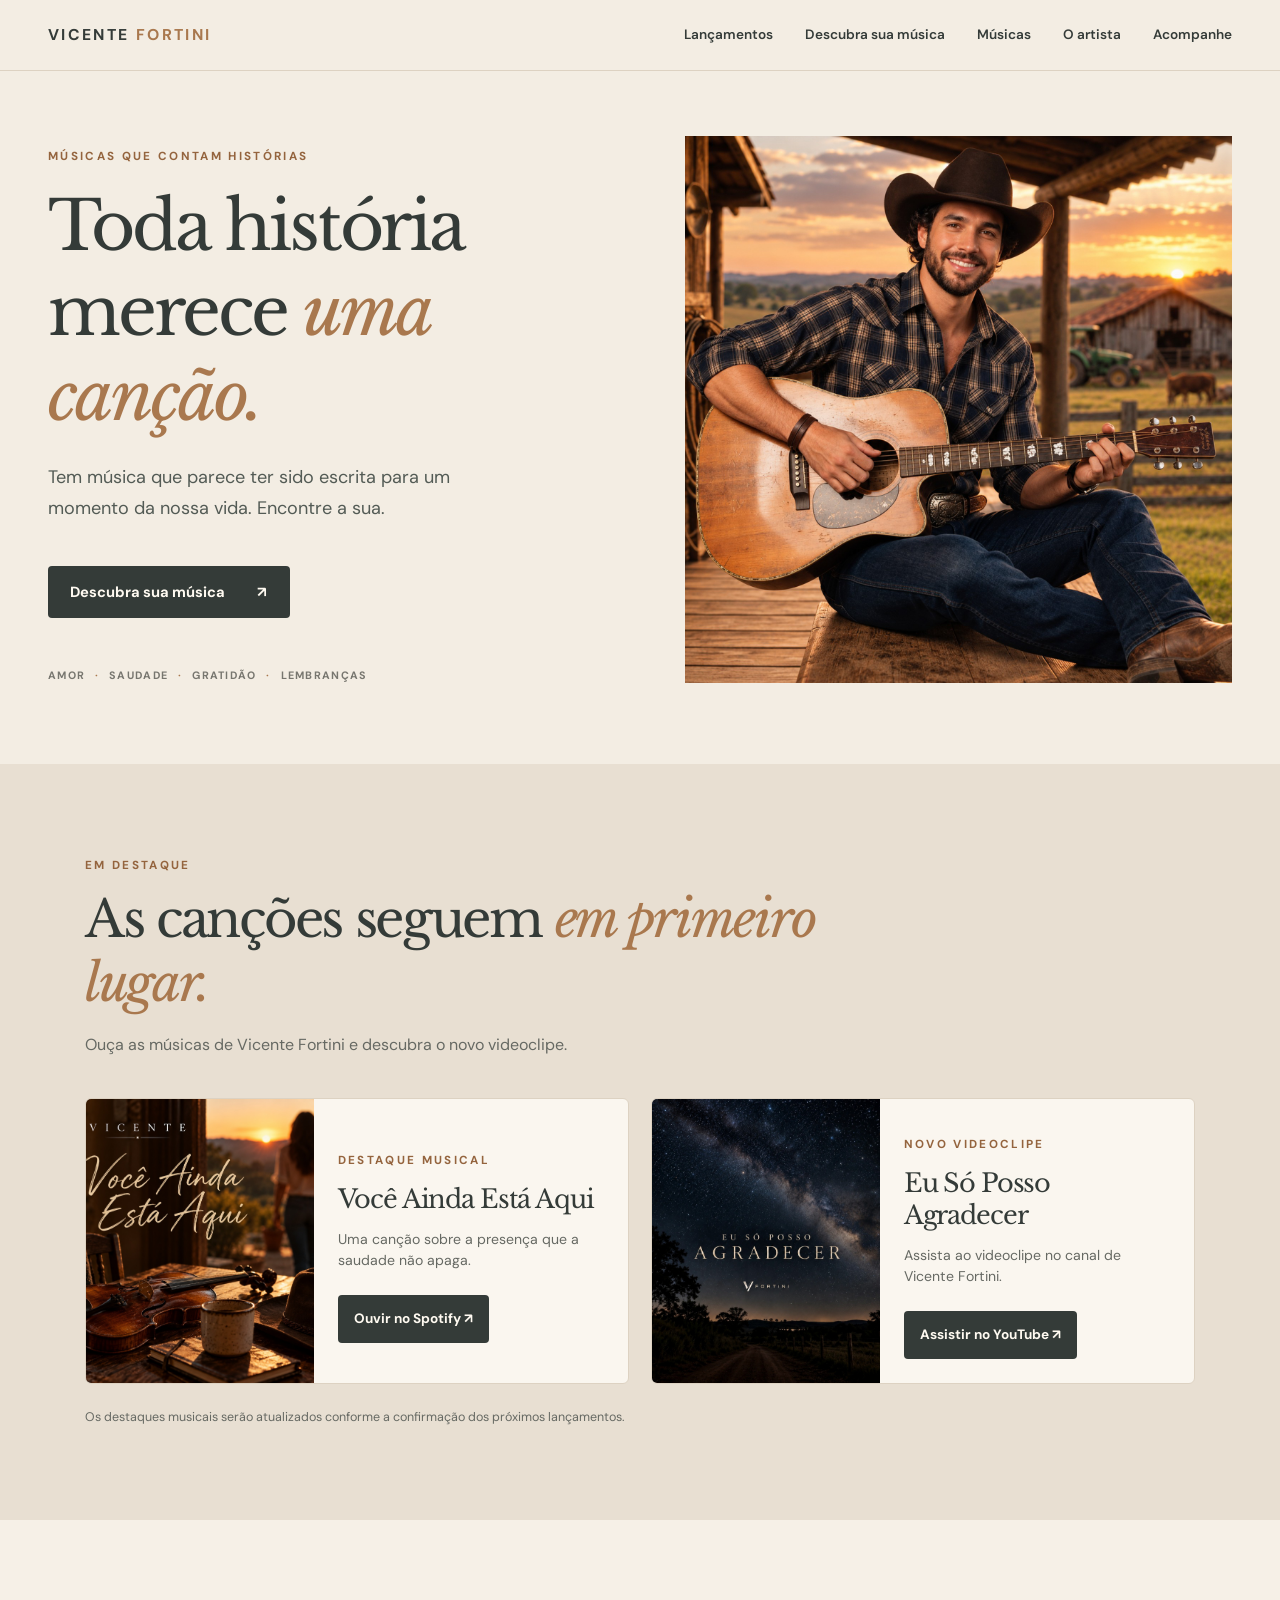
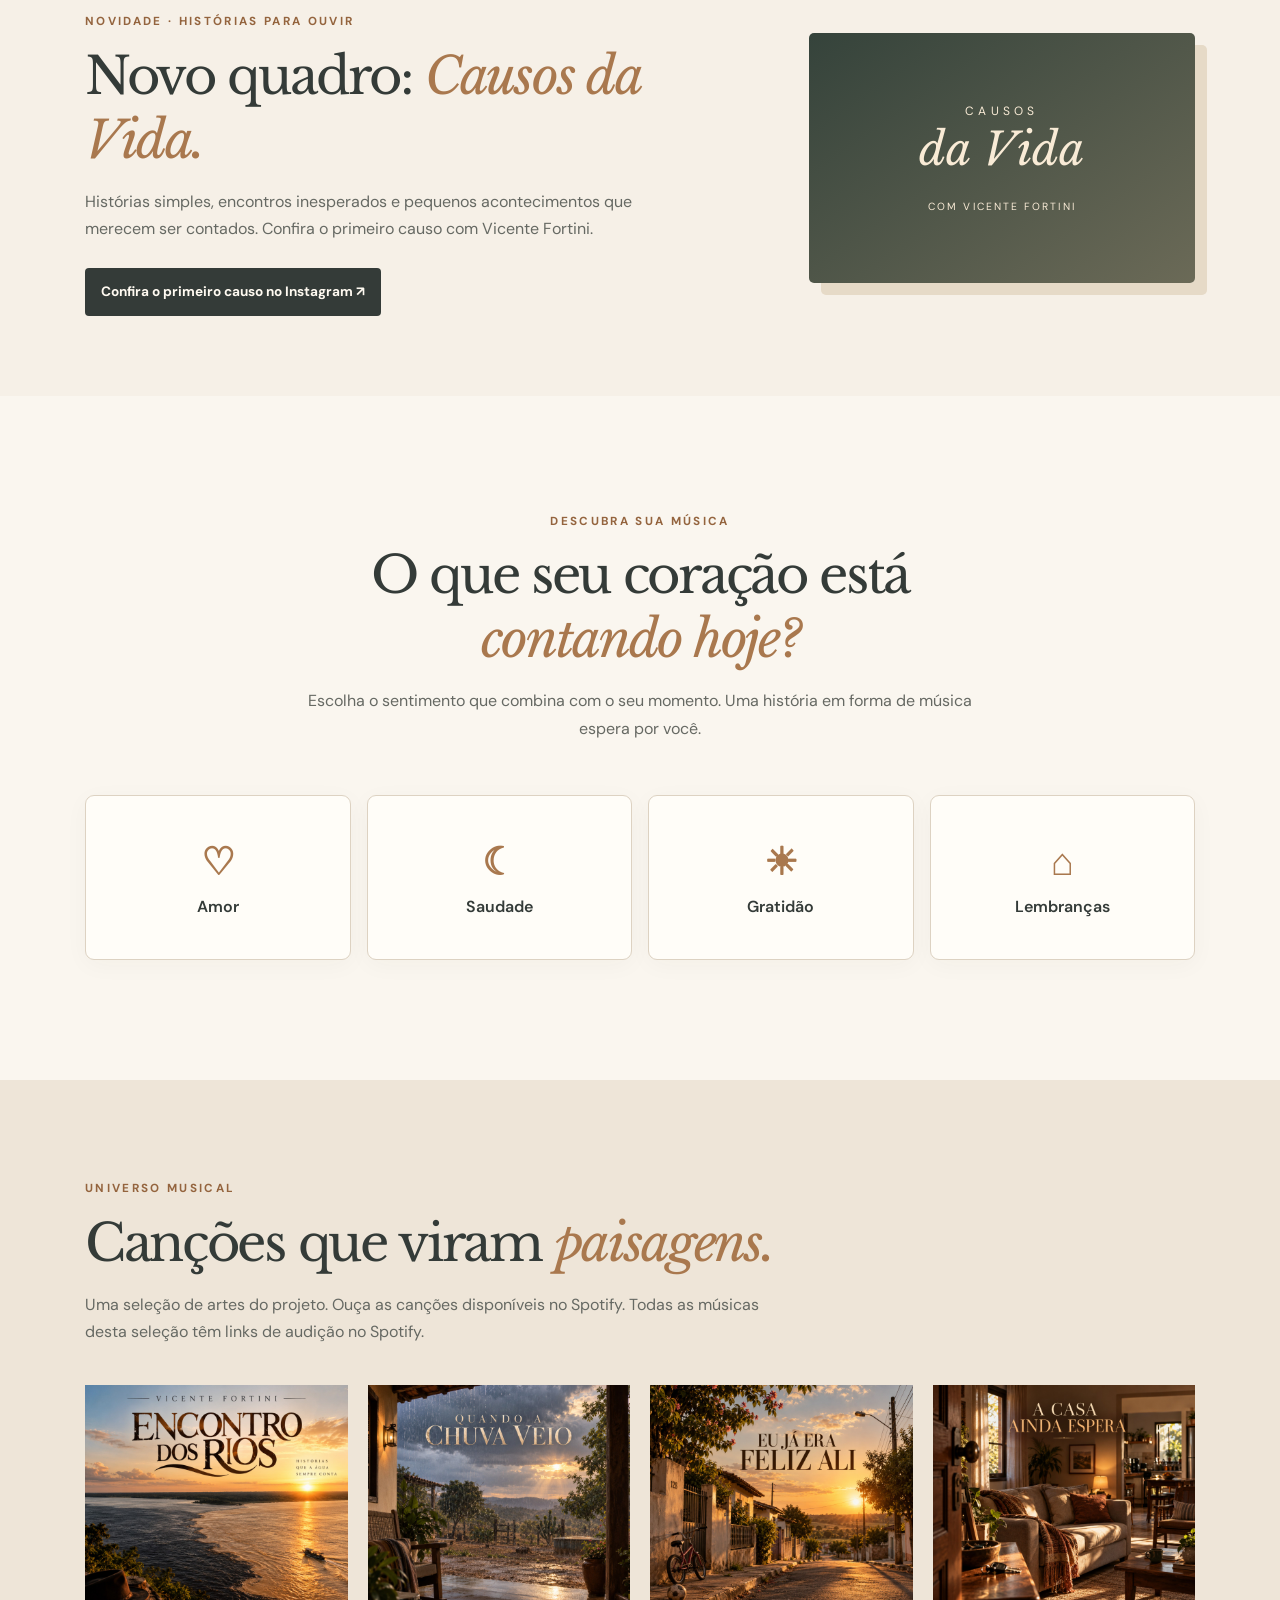
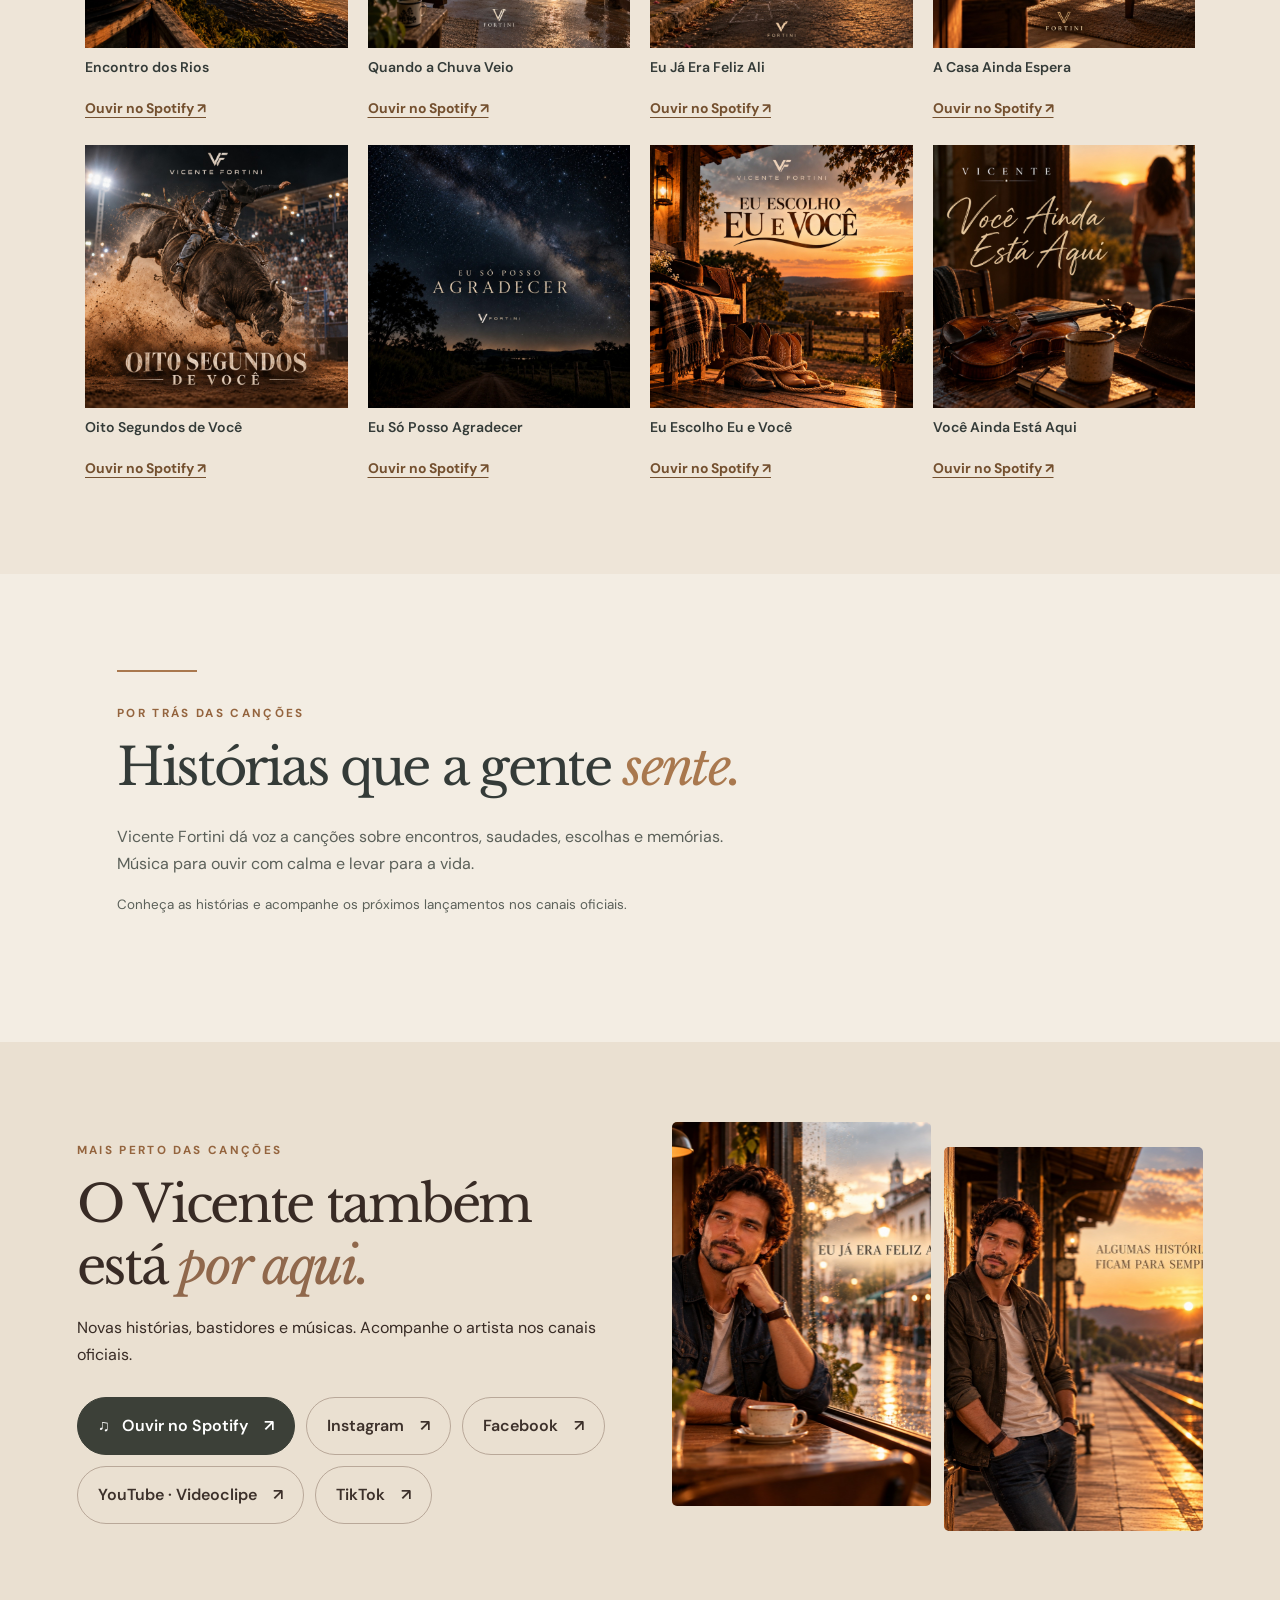
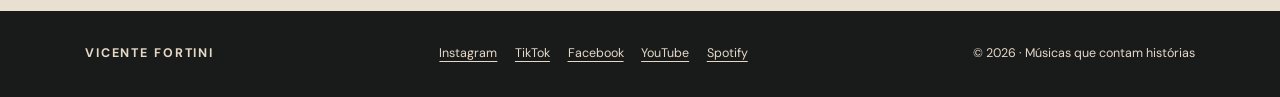
==== previa-v1-8/index.html @ 534cb01a "Add isolated V1.8 visual preview; preserve published homepage" ====
<!doctype html>
<html lang="pt-BR"><head><meta charset="utf-8"><meta name="viewport" content="width=device-width,initial-scale=1"><meta name="theme-color" content="#f3ede3"><meta name="description" content="Conheça Vicente Fortini. Descubra uma canção para o seu momento."><title>Vicente Fortini | Toda história merece uma canção</title><link rel="preconnect" href="https://fonts.googleapis.com"><link rel="preconnect" href="https://fonts.gstatic.com" crossorigin><link href="https://fonts.googleapis.com/css2?family=DM+Sans:wght@400;500;600;700&family=Libre+Baskerville:wght@400;700&display=swap" rel="stylesheet"><style>:root{color-scheme:light;--ivory:#f3ede3;--paper:#faf6ef;--sand:#d7c6af;--copper:#a9784e;--ink:#343b38;--night:#191b1b;--muted:#666963;--line:#ddd2c2}*{box-sizing:border-box}html{scroll-behavior:smooth}body{margin:0;background:var(--ivory);color:var(--ink);font:16px/1.7 'DM Sans',Arial,sans-serif}a{color:inherit}button,a{ -webkit-tap-highlight-color:transparent}button:focus-visible,a:focus-visible{outline:3px solid #a9784e;outline-offset:4px}h1,h2,h3{font-family:'Libre Baskerville',Georgia,serif;letter-spacing:-.045em;font-weight:400;line-height:1.25}h1 em,h2 em{font-style:italic;color:var(--copper)}.top{display:flex;align-items:center;justify-content:space-between;gap:1.5rem;max-width:1320px;margin:auto;padding:1.35rem 3rem;border-bottom:1px solid var(--line)}.brand{text-decoration:none;font-weight:700;font-size:.98rem;letter-spacing:.15em;white-space:nowrap}.brand span{color:var(--copper)}.top nav{display:flex;gap:2rem}.top nav a{text-decoration:none;font-size:.85rem;font-weight:600}.top nav a:hover{color:var(--copper)}.hero{max-width:1320px;margin:auto;min-height:650px;display:grid;grid-template-columns:1fr 0.92fr;gap:4.5%;padding:4rem 3rem 5rem;align-items:center}.eyebrow{font-size:.73rem;letter-spacing:.2em;color:#94643e;font-weight:700}.hero h1{font-size:clamp(3rem,5.3vw,5.7rem);max-width:700px;margin:1.1rem 0 1.5rem}.hero-content>p:not(.eyebrow){max-width:470px;font-size:1.13rem;color:#535b55}.primary,.platform{display:inline-flex;align-items:center;gap:2rem;background:var(--ink);color:#fffaf1;border:0;border-radius:4px;padding:1rem 1.4rem;text-decoration:none;font:700 .92rem 'DM Sans',sans-serif;margin-top:1.5rem;transition:transform .2s,background .2s}.primary:hover,.platform:hover{background:#4d5a51;transform:translateY(-2px)}.hero-detail{font-size:.67rem;letter-spacing:.12em;color:#77766f;margin-top:3rem;font-weight:700}.hero-detail span{color:var(--copper);padding:0 .35rem}.portrait{min-height:525px;border-radius:140px 140px 7px 7px;background:radial-gradient(ellipse at 60% 35%,#cbb395 0,#8d7861 48%,#343b38 100%);display:grid;place-items:center;position:relative;overflow:hidden;box-shadow:18px 20px 0 #e2d7c7}.portrait:after{content:"";position:absolute;inset:15px;border:1px solid #ffffff50;border-radius:128px 128px 3px 3px;pointer-events:none}.portrait-note{color:#fff8ec;text-align:center;display:grid;gap:.6rem;padding:2rem;background:#25272288;border-radius:4px;max-width:250px}.portrait-note strong{font-size:.78rem;letter-spacing:.15em}.portrait-note span:last-child{font-size:.72rem}.photo-mark{font-size:2.5rem}.discover{background:var(--paper);padding:6.5rem max(1.5rem,calc((100% - 1110px)/2));scroll-margin-top:2rem}.section-intro{text-align:center;max-width:680px;margin:auto}.section-intro h2{font-size:clamp(2.3rem,4vw,4rem);margin:.6rem 0 1rem}.section-intro>p:last-child{color:var(--muted)}.choices{display:grid;grid-template-columns:repeat(4,minmax(0,1fr));gap:1rem;margin:3.3rem 0 1rem}.choice{background:#fffdf8;border:1px solid var(--line);border-radius:9px;min-height:165px;color:var(--ink);font:600 1rem 'DM Sans',sans-serif;cursor:pointer;display:flex;flex-direction:column;align-items:center;justify-content:center;gap:.6rem;transition:background .2s,border-color .2s,transform .2s;box-shadow:0 5px 25px #44332109}.choice:hover,.choice:focus-visible,.choice.selected{border-color:var(--copper);background:#f5eadc;transform:translateY(-3px)}.symbol{font-size:2.4rem;color:var(--copper)}.result{display:grid;grid-template-columns:minmax(180px,260px) 1fr;gap:2.4rem;text-align:left;background:#f0e5d5;border:1px solid #e0cdb5;padding:2rem;border-radius:10px;margin-top:2rem}.result[hidden]{display:none}.cover{background:linear-gradient(145deg,#baa286,#6d7166);aspect-ratio:1;display:flex;flex-direction:column;justify-content:center;align-items:center;text-align:center;color:#fff8ef;font-size:.76rem;letter-spacing:.12em;border-radius:5px;padding:1rem}.cover small{letter-spacing:0}.result h3{font-size:clamp(1.8rem,3vw,2.7rem);margin:.35rem 0}.artist{color:#895d3c;font-weight:700}.result-info>p:not(.eyebrow){color:#555b55}.platforms{display:flex;flex-wrap:wrap;gap:.5rem}.platform{margin:0;padding:.7rem 1rem;font-size:.85rem}.availability{font-size:.88rem;color:#6a6257}.secondary{border:1px solid #98826a;border-radius:4px;background:transparent;color:var(--ink);padding:.8rem 1rem;cursor:pointer;margin-top:1.1rem;font:600 .9rem 'DM Sans',sans-serif}.secondary:hover{background:#e9d9c4}.about{max-width:1110px;margin:auto;padding:6rem 2rem 7rem}.about-line{width:80px;height:2px;background:var(--copper);margin-bottom:2rem}.about h2{font-size:clamp(2.3rem,4vw,4rem);max-width:720px;margin:.5rem 0 1.5rem}.about>p:not(.eyebrow){max-width:660px;color:#5b6059}.small{font-size:.84rem}footer{background:var(--night);color:#e6d8c7;padding:2rem max(2rem,calc((100% - 1110px)/2));display:flex;justify-content:space-between;gap:1rem;font-size:.78rem}footer>span:first-child{font-weight:700;letter-spacing:.15em}@media(max-width:800px){.top{padding:1.2rem}.top nav{gap:1rem}.top nav a{font-size:.75rem}.hero{grid-template-columns:1fr;padding:3rem 1.4rem 4rem;gap:3rem;min-height:0}.hero h1{font-size:clamp(2.7rem,10vw,4.4rem)}.portrait{min-height:360px;max-width:560px;width:100%;margin:auto;grid-row:1;border-radius:110px 110px 6px 6px;box-shadow:10px 12px 0 #e2d7c7}.discover{padding:4.5rem 1.2rem}.choices{grid-template-columns:repeat(2,minmax(0,1fr));gap:.75rem;margin-top:2rem}.choice{min-height:135px}.result{grid-template-columns:1fr;padding:1.2rem;gap:1.2rem}.cover{max-width:230px;width:100%;margin:auto}.about{padding:4rem 1.5rem}footer{padding:2rem 1.5rem;flex-direction:column}}@media(max-width:390px){.brand{font-size:.77rem}.top nav a{font-size:.68rem}.top nav{gap:.6rem}.hero-detail{line-height:2}}@media(prefers-reduced-motion:reduce){html{scroll-behavior:auto}*,*:before,*:after{transition:none!important}}

/* V1.2: hero sem moldura; imagem oficial intocada */
.hero{gap:3.5%;align-items:center}.portrait{min-height:0;margin:0;border-radius:0;background:none;box-shadow:none;display:block;overflow:hidden;position:relative}.portrait:after{display:none}.portrait img{display:block;width:100%;height:auto;aspect-ratio:1/1;object-fit:cover;object-position:center;border-radius:0}.gallery{padding:5.5rem max(1.5rem,calc((100% - 1110px)/2));background:#eee5d8}.gallery-heading{max-width:710px}.gallery h2{font-size:clamp(2.2rem,4vw,3.8rem);margin:.6rem 0}.gallery h2 em{color:var(--copper)}.gallery-heading>p:last-child{color:var(--muted)}.album-grid{display:grid;grid-template-columns:repeat(4,minmax(0,1fr));gap:1.25rem;margin-top:2.5rem}.album{margin:0;min-width:0}.album img{width:100%;aspect-ratio:1;object-fit:cover;display:block}.album figcaption{font-weight:600;font-size:.88rem;line-height:1.4;padding:.65rem 0}.top nav{flex-wrap:wrap;justify-content:flex-end}@media(max-width:800px){.hero{padding:0 0 3.5rem;gap:0}.portrait{grid-row:1;width:100%;max-width:none;margin:0;border-radius:0;box-shadow:none}.portrait img{aspect-ratio:1/1;object-fit:cover;object-position:center}.hero-content{padding:2rem 1.4rem 0}.album-grid{grid-template-columns:repeat(2,minmax(0,1fr));gap:1rem}.gallery{padding:4rem 1.2rem}}@media(max-width:390px){.top{align-items:flex-start}.top nav{max-width:170px}.top nav a{line-height:1.4}}

/* V1.3: capa editorial provisória no módulo de descoberta. Não é arte oficial. */
.result .cover{background:linear-gradient(155deg,#4b5048 0%,#303b38 58%,#7c5c43 100%);color:#fff5e5;min-height:250px;aspect-ratio:1;display:flex;flex-direction:column;justify-content:space-between;align-items:center;gap:.5rem;padding:1.2rem;text-align:center;letter-spacing:normal;box-shadow:0 12px 25px #382d2418}
.cover-brand,.cover-footer{font-family:'DM Sans',Arial,sans-serif;font-size:.57rem;letter-spacing:.18em;font-weight:700}
.cover-symbol{font-family:Georgia,serif;font-size:2.5rem;color:#e4c8a4;line-height:1}
.cover-title{font-family:'Libre Baskerville',Georgia,serif;font-size:clamp(1.15rem,2.4vw,1.55rem);font-weight:400;line-height:1.35;letter-spacing:-.02em;overflow-wrap:anywhere}
@media(max-width:800px){.result .cover{min-height:230px}}

.result .cover.has-image{padding:0;background:transparent;overflow:hidden;min-height:0;box-shadow:none}.result .cover.has-image .cover-brand,.result .cover.has-image .cover-symbol,.result .cover.has-image .cover-title,.result .cover.has-image .cover-footer{display:none}.result .cover-image{width:100%;height:100%;aspect-ratio:1;object-fit:cover;display:block}.result .cover-image[hidden]{display:none}

/* V1.5 — canais oficiais e imagens canônicas adicionais */
.follow{padding:5rem clamp(1.3rem,6vw,7rem);display:grid;grid-template-columns:1fr 1fr;gap:clamp(2rem,5vw,5rem);align-items:center;background:#eae0d1;color:#382b25}.follow h2{font-family:'Libre Baskerville',Georgia,serif;font-weight:400;font-size:clamp(2rem,4vw,3.5rem);line-height:1.22;margin:.7rem 0 1rem}.follow h2 em{color:#90684c}.follow-intro>p:not(.eyebrow){line-height:1.7;max-width:37rem}.social-links{display:flex;flex-wrap:wrap;gap:.7rem;margin-top:1.8rem}.social-link{display:inline-flex;align-items:center;justify-content:space-between;gap:1rem;text-decoration:none;color:#3d312b;border:1px solid #b9a899;border-radius:40px;padding:.9rem 1.25rem;font-weight:600;transition:background .2s,color .2s}.social-link:hover,.social-link:focus-visible{background:#3c4038;color:#fff}.social-link.featured{background:#3c4038;color:#fff;border-color:#3c4038}.social-link.featured:hover{background:#56614e}.follow-photos{display:grid;grid-template-columns:1fr 1fr;gap:.8rem}.follow-photos img{width:100%;height:clamp(240px,30vw,420px);object-fit:cover;border-radius:5px}.follow-photos img:nth-child(2){margin-top:1.6rem}.footer-social{display:flex;flex-wrap:wrap;gap:1.1rem}.footer-social a{color:inherit;text-decoration:underline;text-underline-offset:4px}@media(max-width:780px){.follow{grid-template-columns:1fr;padding:3.5rem 1.3rem}.follow-photos img{height:clamp(190px,55vw,340px)}.follow-photos img:nth-child(2){margin-top:1rem}.footer-social{justify-content:center}}

/* Links oficiais individuais das faixas no catálogo */
.album-listen{display:inline-block;margin:0.55rem 0 0.3rem;color:#74502f;font-size:.87rem;font-weight:700;text-underline-offset:4px;}
.album-listen:hover,.album-listen:focus-visible{color:#343b38;text-decoration-thickness:2px;}

/* V1.8 — destaques musicais, videoclipe e Causos da Vida */
.vf-highlights{padding:5rem max(1.5rem,calc((100% - 1110px)/2));background:#e8dfd2;scroll-margin-top:1rem}
.vf-highlights-head{max-width:760px}.vf-highlights h2,.vf-causos h2{font-size:clamp(2.1rem,4vw,3.7rem);margin:.5rem 0 1rem}.vf-highlights h2 em,.vf-causos h2 em{color:var(--copper)}
.vf-highlights-head>p:last-child{color:var(--muted)}.vf-feature-grid{display:grid;grid-template-columns:1fr 1fr;gap:1.4rem;margin-top:2.5rem}.vf-feature{background:var(--paper);border:1px solid var(--line);border-radius:6px;overflow:hidden;display:grid;grid-template-columns:42% 1fr;align-items:center}.vf-feature img{width:100%;height:100%;aspect-ratio:1;object-fit:cover}.vf-feature>div{padding:1.5rem}.vf-feature h3{font-size:clamp(1.25rem,2vw,1.8rem);margin:.35rem 0}.vf-feature p:not(.eyebrow){font-size:.88rem;line-height:1.5;color:var(--muted)}.vf-action{display:inline-block;background:var(--ink);color:#fffaf1;text-decoration:none;border-radius:4px;padding:.8rem 1rem;font-weight:700;font-size:.85rem;margin-top:.6rem}.vf-action:hover{background:#4d5a51}.vf-editorial-note{font-size:.78rem;color:var(--muted);margin-top:1.4rem}
.vf-causos{padding:5rem max(1.5rem,calc((100% - 1110px)/2));display:grid;grid-template-columns:1.4fr .8fr;gap:3rem;align-items:center;background:#f6f0e7}.vf-causos-copy>p:not(.eyebrow){max-width:580px;color:var(--muted)}.vf-causos-art{min-height:250px;background:linear-gradient(145deg,#35433b,#6b6a57);color:#f9ebd6;border-radius:5px;display:flex;flex-direction:column;align-items:center;justify-content:center;text-align:center;padding:2rem;box-shadow:12px 12px 0 #e6dac7}.vf-causos-art span{font-size:.75rem;letter-spacing:.35em}.vf-causos-art strong{font:italic 2.8rem 'Libre Baskerville',Georgia,serif}.vf-causos-art small{font-size:.65rem;letter-spacing:.2em;margin-top:1.3rem}
@media(max-width:950px){.vf-feature-grid{grid-template-columns:1fr}.vf-feature{max-width:650px}.vf-causos{grid-template-columns:1fr}.vf-causos-art{max-width:500px;width:100%}}
@media(max-width:560px){.vf-highlights,.vf-causos{padding:3.5rem 1.2rem}.vf-feature{grid-template-columns:1fr}.vf-feature img{max-height:340px;object-fit:cover}.vf-feature>div{padding:1.25rem}.vf-causos-art{min-height:210px}.top nav{gap:.65rem}}
</style></head>
<body><header class="top"><a class="brand" href="#inicio">VICENTE <span>FORTINI</span></a><nav aria-label="Navegação principal"><a href="#lancamentos">Lançamentos</a><a href="#descobrir">Descubra sua música</a><a href="#musicas">Músicas</a><a href="#sobre">O artista</a><a href="#acompanhe">Acompanhe</a></nav></header>
<main id="inicio"><section class="hero"><div class="hero-content"><p class="eyebrow">MÚSICAS QUE CONTAM HISTÓRIAS</p><h1>Toda história merece <em>uma canção.</em></h1><p>Tem música que parece ter sido escrita para um momento da nossa vida. Encontre a sua.</p><a class="primary" href="#descobrir">Descubra sua música <span aria-hidden="true">↗</span></a><div class="hero-detail">AMOR <span>·</span> SAUDADE <span>·</span> GRATIDÃO <span>·</span> LEMBRANÇAS</div></div><figure class="portrait"><img src="../assets/vicente-varanda.png" alt="Vicente Fortini com violão na varanda ao pôr do sol" fetchpriority="high"></figure></section>
<section id="lancamentos" class="vf-highlights" aria-labelledby="latest-heading"><div class="vf-highlights-head"><p class="eyebrow">EM DESTAQUE</p><h2 id="latest-heading">As canções seguem <em>em primeiro lugar.</em></h2><p>Ouça as músicas de Vicente Fortini e descubra o novo videoclipe.</p></div><div class="vf-feature-grid"><article class="vf-feature vf-feature-song"><img src="../assets/voce-ainda-esta-aqui.jpg" alt="Capa oficial de Você Ainda Está Aqui" loading="lazy"><div><p class="eyebrow">DESTAQUE MUSICAL</p><h3>Você Ainda Está Aqui</h3><p>Uma canção sobre a presença que a saudade não apaga.</p><a class="vf-action" href="https://open.spotify.com/album/1PEyy3UWidIQS2D9TPVMkr" target="_blank" rel="noopener noreferrer">Ouvir no Spotify ↗</a></div></article><article class="vf-feature vf-feature-video"><img src="../assets/eu-so-posso-agradecer.png" alt="Capa oficial de Eu Só Posso Agradecer" loading="lazy"><div><p class="eyebrow">NOVO VIDEOCLIPE</p><h3>Eu Só Posso Agradecer</h3><p>Assista ao videoclipe no canal de Vicente Fortini.</p><a class="vf-action" href="https://youtu.be/VZEPMyNa-7w" target="_blank" rel="noopener noreferrer">Assistir no YouTube ↗</a></div></article></div><p class="vf-editorial-note">Os destaques musicais serão atualizados conforme a confirmação dos próximos lançamentos.</p></section>
<section id="causos" class="vf-causos" aria-labelledby="causos-heading"><div class="vf-causos-copy"><p class="eyebrow">NOVIDADE · HISTÓRIAS PARA OUVIR</p><h2 id="causos-heading">Novo quadro: <em>Causos da Vida.</em></h2><p>Histórias simples, encontros inesperados e pequenos acontecimentos que merecem ser contados. Confira o primeiro causo com Vicente Fortini.</p><a class="vf-action" href="https://www.instagram.com/reel/DfNyB7kRhwr/" target="_blank" rel="noopener noreferrer">Confira o primeiro causo no Instagram ↗</a></div><div class="vf-causos-art" aria-hidden="true"><span>CAUSOS</span><strong>da Vida</strong><small>COM VICENTE FORTINI</small></div></section><section id="descobrir" class="discover"><div class="section-intro"><p class="eyebrow">DESCUBRA SUA MÚSICA</p><h2>O que seu coração está <em>contando hoje?</em></h2><p>Escolha o sentimento que combina com o seu momento. Uma história em forma de música espera por você.</p></div><div id="choices" class="choices" role="group" aria-label="Escolha um sentimento"></div><section id="result" class="result" aria-live="polite" hidden><div class="cover" id="song-cover" role="img" aria-label="Arte da música"><img id="cover-image" class="cover-image" alt="" hidden><span class="cover-brand">VICENTE FORTINI</span><span class="cover-symbol" id="cover-symbol" aria-hidden="true">♫</span><strong class="cover-title" id="cover-title"></strong><span class="cover-footer">MÚSICAS QUE CONTAM HISTÓRIAS</span></div><div class="result-info"><p class="eyebrow">UMA CANÇÃO PARA VOCÊ</p><h3 id="song-title"></h3><p class="artist">Vicente Fortini</p><p id="song-description"></p><div id="platforms" class="platforms"></div><button class="secondary" id="again" type="button">Escolher outro sentimento ↗</button></div></section></section>
<section class="gallery" id="musicas"><div class="gallery-heading"><p class="eyebrow">UNIVERSO MUSICAL</p><h2>Canções que viram <em>paisagens.</em></h2><p>Uma seleção de artes do projeto. Ouça as canções disponíveis no Spotify. Todas as músicas desta seleção têm links de audição no Spotify.</p></div><div class="album-grid"><figure class="album"><img loading="lazy" src="../assets/encontro-dos-rios.png" alt="Arte de Encontro dos Rios"><figcaption>Encontro dos Rios</figcaption><a class="album-listen" href="https://open.spotify.com/track/4WNzt74dCyfjspOTk8MMPf" target="_blank" rel="noopener noreferrer" aria-label="Ouvir Encontro dos Rios no Spotify">Ouvir no Spotify ↗</a></figure><figure class="album"><img loading="lazy" src="../assets/quando-a-chuva-veio.png" alt="Arte de Quando a Chuva Veio"><figcaption>Quando a Chuva Veio</figcaption><a class="album-listen" href="https://open.spotify.com/track/0Rw6k8TmdExk3X9wXA4kL9" target="_blank" rel="noopener noreferrer" aria-label="Ouvir Quando a Chuva Veio no Spotify">Ouvir no Spotify ↗</a></figure><figure class="album"><img loading="lazy" src="../assets/eu-ja-era-feliz-ali.png" alt="Arte de Eu Já Era Feliz Ali"><figcaption>Eu Já Era Feliz Ali</figcaption><a class="album-listen" href="https://open.spotify.com/track/7qTO289lLzlKONx86CRcpb" target="_blank" rel="noopener noreferrer" aria-label="Ouvir Eu Já Era Feliz Ali no Spotify">Ouvir no Spotify ↗</a></figure><figure class="album"><img loading="lazy" src="../assets/a-casa-ainda-espera.png" alt="Arte de A Casa Ainda Espera"><figcaption>A Casa Ainda Espera</figcaption><a class="album-listen" href="https://open.spotify.com/track/0GHNiYo3ZxhXA0k1Xdzi0s" target="_blank" rel="noopener noreferrer" aria-label="Ouvir A Casa Ainda Espera no Spotify">Ouvir no Spotify ↗</a></figure><figure class="album"><img loading="lazy" src="../assets/oito-segundos-de-voce.png" alt="Arte de Oito Segundos de Você"><figcaption>Oito Segundos de Você</figcaption><a class="album-listen" href="https://open.spotify.com/track/2l9ksrBdQY6umQtpsKRdWi" target="_blank" rel="noopener noreferrer" aria-label="Ouvir Oito Segundos de Você no Spotify">Ouvir no Spotify ↗</a></figure><figure class="album"><img loading="lazy" src="../assets/eu-so-posso-agradecer.png" alt="Arte oficial de Eu Só Posso Agradecer"><figcaption>Eu Só Posso Agradecer</figcaption><a class="album-listen" href="https://open.spotify.com/track/6HckewSFwSyvkv4aaJJdDI" target="_blank" rel="noopener noreferrer">Ouvir no Spotify ↗</a></figure><figure class="album"><img loading="lazy" src="../assets/eu-escolho-eu-e-voce.png" alt="Arte oficial de Eu Escolho Eu e Você"><figcaption>Eu Escolho Eu e Você</figcaption><a class="album-listen" href="https://open.spotify.com/track/3Ws6HcMQwMMIK6mI3VmP8f" target="_blank" rel="noopener noreferrer">Ouvir no Spotify ↗</a></figure><figure class="album"><img loading="lazy" src="../assets/voce-ainda-esta-aqui.jpg" alt="Arte oficial de Você Ainda Está Aqui"><figcaption>Você Ainda Está Aqui</figcaption><a class="album-listen" href="https://open.spotify.com/album/1PEyy3UWidIQS2D9TPVMkr" target="_blank" rel="noopener noreferrer">Ouvir no Spotify ↗</a></figure></div></section><section id="sobre" class="about"><div class="about-line"></div><p class="eyebrow">POR TRÁS DAS CANÇÕES</p><h2>Histórias que a gente <em>sente.</em></h2><p>Vicente Fortini dá voz a canções sobre encontros, saudades, escolhas e memórias. Música para ouvir com calma e levar para a vida.</p><p class="small">Conheça as histórias e acompanhe os próximos lançamentos nos canais oficiais.</p></section><section id="acompanhe" class="follow"><div class="follow-intro"><p class="eyebrow">MAIS PERTO DAS CANÇÕES</p><h2>O Vicente também está <em>por aqui.</em></h2><p>Novas histórias, bastidores e músicas. Acompanhe o artista nos canais oficiais.</p><div class="social-links"><a class="social-link featured" href="https://open.spotify.com/artist/6U8F1S6xlXvu2lUOWEYq3s" target="_blank" rel="noopener noreferrer" aria-label="Ouvir Vicente Fortini no Spotify">♫ &nbsp; Ouvir no Spotify <span aria-hidden="true">↗</span></a><a class="social-link" href="https://www.instagram.com/vicentefortini/" target="_blank" rel="noopener noreferrer">Instagram <span aria-hidden="true">↗</span></a><a class="social-link" href="https://www.facebook.com/share/14wc5f18XCr/" target="_blank" rel="noopener noreferrer">Facebook <span aria-hidden="true">↗</span></a><a class="social-link" href="https://youtu.be/VZEPMyNa-7w" target="_blank" rel="noopener noreferrer">YouTube · Videoclipe <span aria-hidden="true">↗</span></a><a class="social-link" href="https://www.tiktok.com/@vicentefortini" target="_blank" rel="noopener noreferrer">TikTok <span aria-hidden="true">↗</span></a></div></div><div class="follow-photos"><img loading="lazy" src="../assets/vicente-cafe.png" alt="Vicente Fortini em uma cafeteria iluminada pelo pôr do sol"><img loading="lazy" src="../assets/vicente-estacao.png" alt="Vicente Fortini em uma estação ao entardecer"></div></section></main><footer><span>VICENTE FORTINI</span><div class="footer-social"><a href="https://www.instagram.com/vicentefortini/" target="_blank" rel="noopener noreferrer">Instagram</a><a href="https://www.tiktok.com/@vicentefortini" target="_blank" rel="noopener noreferrer">TikTok</a><a href="https://www.facebook.com/share/14wc5f18XCr/" target="_blank" rel="noopener noreferrer">Facebook</a><a href="https://youtu.be/VZEPMyNa-7w" target="_blank" rel="noopener noreferrer">YouTube</a><a href="https://open.spotify.com/artist/6U8F1S6xlXvu2lUOWEYq3s" target="_blank" rel="noopener noreferrer">Spotify</a></div><span>© <span id="year"></span> · Músicas que contam histórias</span></footer><script src="../songs.js"></script><script src="../app.js"></script></body></html>
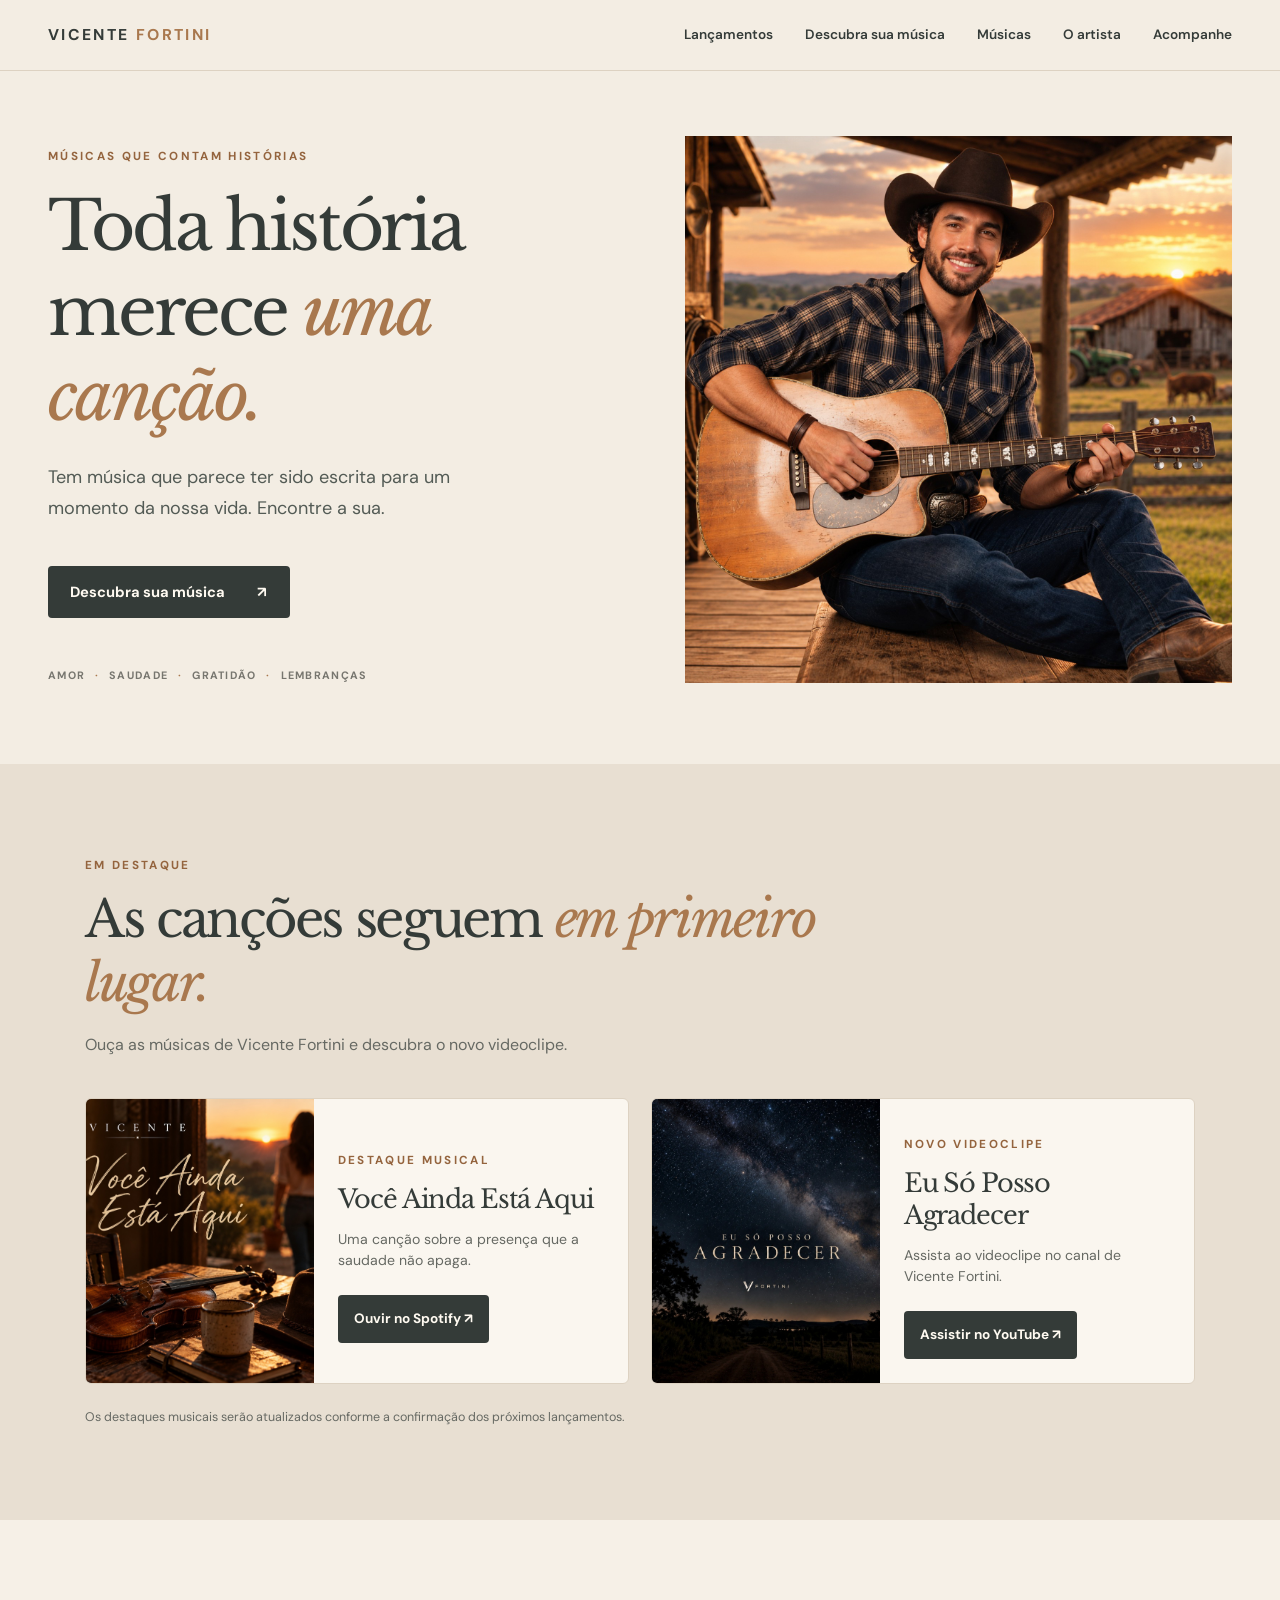
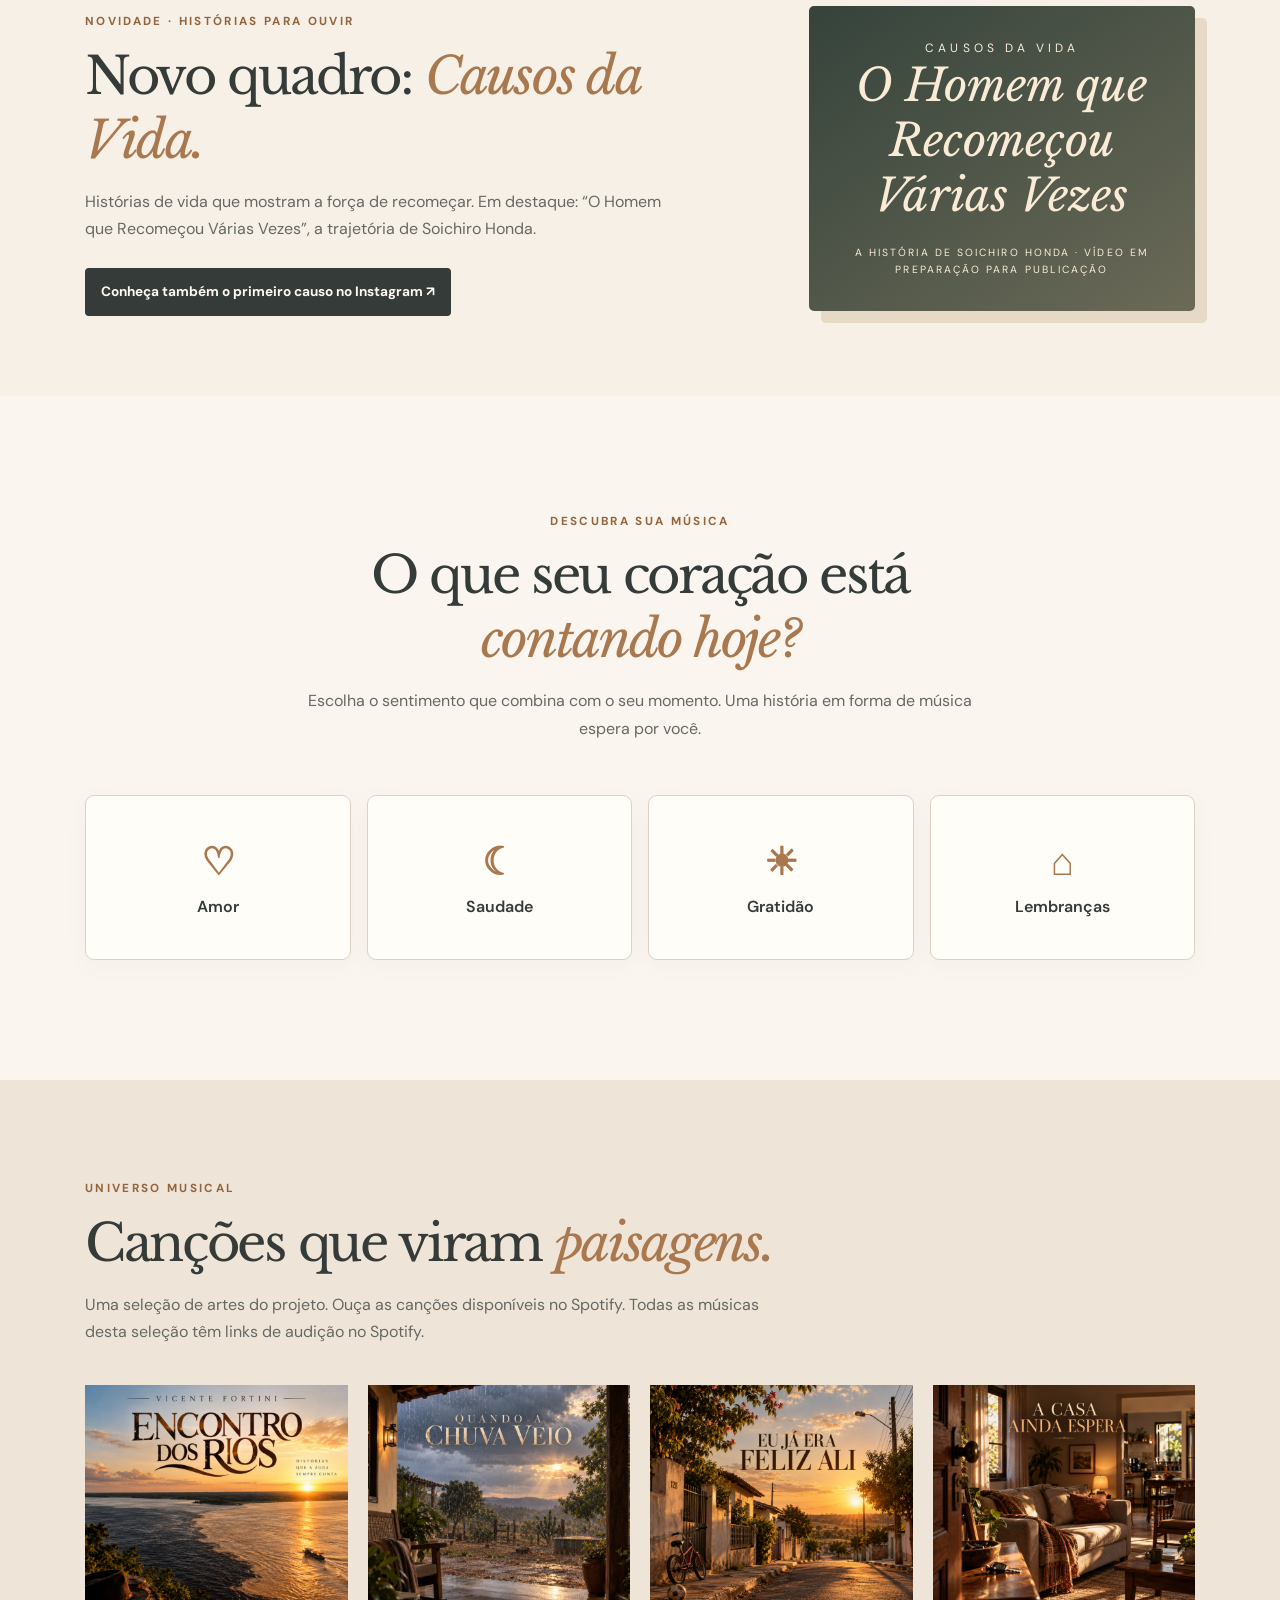
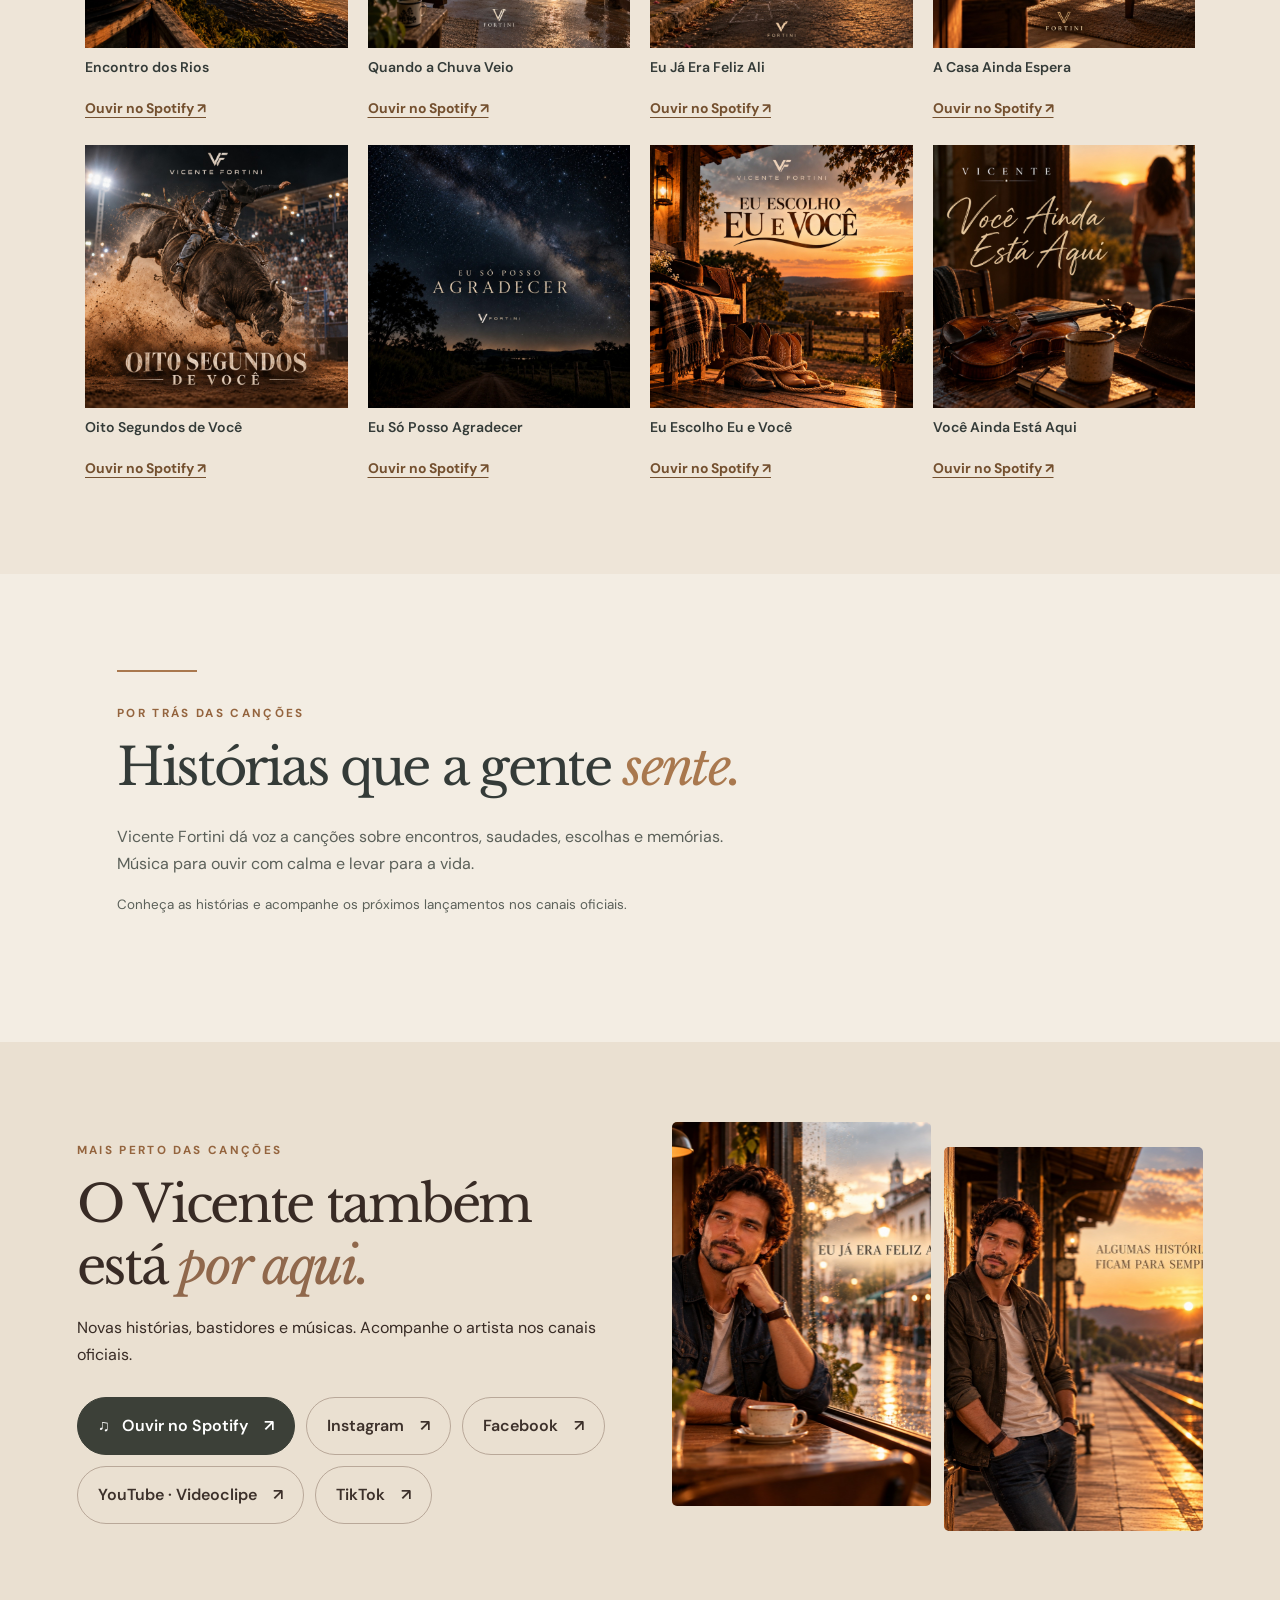
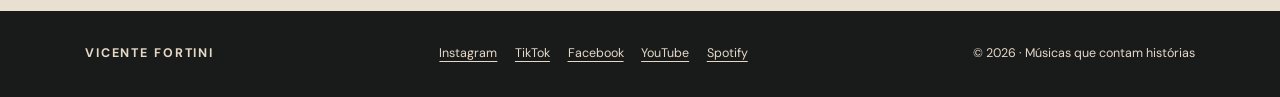
==== commit 1f8d6496: "Update isolated preview to feature Soichiro Honda story" ====
--- a/previa-v1-8/index.html
+++ b/previa-v1-8/index.html
@@ -31,5 +31,5 @@
 <body><header class="top"><a class="brand" href="#inicio">VICENTE <span>FORTINI</span></a><nav aria-label="Navegação principal"><a href="#lancamentos">Lançamentos</a><a href="#descobrir">Descubra sua música</a><a href="#musicas">Músicas</a><a href="#sobre">O artista</a><a href="#acompanhe">Acompanhe</a></nav></header>
 <main id="inicio"><section class="hero"><div class="hero-content"><p class="eyebrow">MÚSICAS QUE CONTAM HISTÓRIAS</p><h1>Toda história merece <em>uma canção.</em></h1><p>Tem música que parece ter sido escrita para um momento da nossa vida. Encontre a sua.</p><a class="primary" href="#descobrir">Descubra sua música <span aria-hidden="true">↗</span></a><div class="hero-detail">AMOR <span>·</span> SAUDADE <span>·</span> GRATIDÃO <span>·</span> LEMBRANÇAS</div></div><figure class="portrait"><img src="../assets/vicente-varanda.png" alt="Vicente Fortini com violão na varanda ao pôr do sol" fetchpriority="high"></figure></section>
 <section id="lancamentos" class="vf-highlights" aria-labelledby="latest-heading"><div class="vf-highlights-head"><p class="eyebrow">EM DESTAQUE</p><h2 id="latest-heading">As canções seguem <em>em primeiro lugar.</em></h2><p>Ouça as músicas de Vicente Fortini e descubra o novo videoclipe.</p></div><div class="vf-feature-grid"><article class="vf-feature vf-feature-song"><img src="../assets/voce-ainda-esta-aqui.jpg" alt="Capa oficial de Você Ainda Está Aqui" loading="lazy"><div><p class="eyebrow">DESTAQUE MUSICAL</p><h3>Você Ainda Está Aqui</h3><p>Uma canção sobre a presença que a saudade não apaga.</p><a class="vf-action" href="https://open.spotify.com/album/1PEyy3UWidIQS2D9TPVMkr" target="_blank" rel="noopener noreferrer">Ouvir no Spotify ↗</a></div></article><article class="vf-feature vf-feature-video"><img src="../assets/eu-so-posso-agradecer.png" alt="Capa oficial de Eu Só Posso Agradecer" loading="lazy"><div><p class="eyebrow">NOVO VIDEOCLIPE</p><h3>Eu Só Posso Agradecer</h3><p>Assista ao videoclipe no canal de Vicente Fortini.</p><a class="vf-action" href="https://youtu.be/VZEPMyNa-7w" target="_blank" rel="noopener noreferrer">Assistir no YouTube ↗</a></div></article></div><p class="vf-editorial-note">Os destaques musicais serão atualizados conforme a confirmação dos próximos lançamentos.</p></section>
-<section id="causos" class="vf-causos" aria-labelledby="causos-heading"><div class="vf-causos-copy"><p class="eyebrow">NOVIDADE · HISTÓRIAS PARA OUVIR</p><h2 id="causos-heading">Novo quadro: <em>Causos da Vida.</em></h2><p>Histórias simples, encontros inesperados e pequenos acontecimentos que merecem ser contados. Confira o primeiro causo com Vicente Fortini.</p><a class="vf-action" href="https://www.instagram.com/reel/DfNyB7kRhwr/" target="_blank" rel="noopener noreferrer">Confira o primeiro causo no Instagram ↗</a></div><div class="vf-causos-art" aria-hidden="true"><span>CAUSOS</span><strong>da Vida</strong><small>COM VICENTE FORTINI</small></div></section><section id="descobrir" class="discover"><div class="section-intro"><p class="eyebrow">DESCUBRA SUA MÚSICA</p><h2>O que seu coração está <em>contando hoje?</em></h2><p>Escolha o sentimento que combina com o seu momento. Uma história em forma de música espera por você.</p></div><div id="choices" class="choices" role="group" aria-label="Escolha um sentimento"></div><section id="result" class="result" aria-live="polite" hidden><div class="cover" id="song-cover" role="img" aria-label="Arte da música"><img id="cover-image" class="cover-image" alt="" hidden><span class="cover-brand">VICENTE FORTINI</span><span class="cover-symbol" id="cover-symbol" aria-hidden="true">♫</span><strong class="cover-title" id="cover-title"></strong><span class="cover-footer">MÚSICAS QUE CONTAM HISTÓRIAS</span></div><div class="result-info"><p class="eyebrow">UMA CANÇÃO PARA VOCÊ</p><h3 id="song-title"></h3><p class="artist">Vicente Fortini</p><p id="song-description"></p><div id="platforms" class="platforms"></div><button class="secondary" id="again" type="button">Escolher outro sentimento ↗</button></div></section></section>
+<section id="causos" class="vf-causos" aria-labelledby="causos-heading"><div class="vf-causos-copy"><p class="eyebrow">NOVIDADE · HISTÓRIAS PARA OUVIR</p><h2 id="causos-heading">Novo quadro: <em>Causos da Vida.</em></h2><p>Histórias de vida que mostram a força de recomeçar. Em destaque: “O Homem que Recomeçou Várias Vezes”, a trajetória de Soichiro Honda.</p><a class="vf-action" href="https://www.instagram.com/reel/DfNyB7kRhwr/" target="_blank" rel="noopener noreferrer">Conheça também o primeiro causo no Instagram ↗</a></div><div class="vf-causos-art" aria-hidden="true"><span>CAUSOS DA VIDA</span><strong>O Homem que Recomeçou Várias Vezes</strong><small>A HISTÓRIA DE SOICHIRO HONDA · VÍDEO EM PREPARAÇÃO PARA PUBLICAÇÃO</small></div></section><section id="descobrir" class="discover"><div class="section-intro"><p class="eyebrow">DESCUBRA SUA MÚSICA</p><h2>O que seu coração está <em>contando hoje?</em></h2><p>Escolha o sentimento que combina com o seu momento. Uma história em forma de música espera por você.</p></div><div id="choices" class="choices" role="group" aria-label="Escolha um sentimento"></div><section id="result" class="result" aria-live="polite" hidden><div class="cover" id="song-cover" role="img" aria-label="Arte da música"><img id="cover-image" class="cover-image" alt="" hidden><span class="cover-brand">VICENTE FORTINI</span><span class="cover-symbol" id="cover-symbol" aria-hidden="true">♫</span><strong class="cover-title" id="cover-title"></strong><span class="cover-footer">MÚSICAS QUE CONTAM HISTÓRIAS</span></div><div class="result-info"><p class="eyebrow">UMA CANÇÃO PARA VOCÊ</p><h3 id="song-title"></h3><p class="artist">Vicente Fortini</p><p id="song-description"></p><div id="platforms" class="platforms"></div><button class="secondary" id="again" type="button">Escolher outro sentimento ↗</button></div></section></section>
 <section class="gallery" id="musicas"><div class="gallery-heading"><p class="eyebrow">UNIVERSO MUSICAL</p><h2>Canções que viram <em>paisagens.</em></h2><p>Uma seleção de artes do projeto. Ouça as canções disponíveis no Spotify. Todas as músicas desta seleção têm links de audição no Spotify.</p></div><div class="album-grid"><figure class="album"><img loading="lazy" src="../assets/encontro-dos-rios.png" alt="Arte de Encontro dos Rios"><figcaption>Encontro dos Rios</figcaption><a class="album-listen" href="https://open.spotify.com/track/4WNzt74dCyfjspOTk8MMPf" target="_blank" rel="noopener noreferrer" aria-label="Ouvir Encontro dos Rios no Spotify">Ouvir no Spotify ↗</a></figure><figure class="album"><img loading="lazy" src="../assets/quando-a-chuva-veio.png" alt="Arte de Quando a Chuva Veio"><figcaption>Quando a Chuva Veio</figcaption><a class="album-listen" href="https://open.spotify.com/track/0Rw6k8TmdExk3X9wXA4kL9" target="_blank" rel="noopener noreferrer" aria-label="Ouvir Quando a Chuva Veio no Spotify">Ouvir no Spotify ↗</a></figure><figure class="album"><img loading="lazy" src="../assets/eu-ja-era-feliz-ali.png" alt="Arte de Eu Já Era Feliz Ali"><figcaption>Eu Já Era Feliz Ali</figcaption><a class="album-listen" href="https://open.spotify.com/track/7qTO289lLzlKONx86CRcpb" target="_blank" rel="noopener noreferrer" aria-label="Ouvir Eu Já Era Feliz Ali no Spotify">Ouvir no Spotify ↗</a></figure><figure class="album"><img loading="lazy" src="../assets/a-casa-ainda-espera.png" alt="Arte de A Casa Ainda Espera"><figcaption>A Casa Ainda Espera</figcaption><a class="album-listen" href="https://open.spotify.com/track/0GHNiYo3ZxhXA0k1Xdzi0s" target="_blank" rel="noopener noreferrer" aria-label="Ouvir A Casa Ainda Espera no Spotify">Ouvir no Spotify ↗</a></figure><figure class="album"><img loading="lazy" src="../assets/oito-segundos-de-voce.png" alt="Arte de Oito Segundos de Você"><figcaption>Oito Segundos de Você</figcaption><a class="album-listen" href="https://open.spotify.com/track/2l9ksrBdQY6umQtpsKRdWi" target="_blank" rel="noopener noreferrer" aria-label="Ouvir Oito Segundos de Você no Spotify">Ouvir no Spotify ↗</a></figure><figure class="album"><img loading="lazy" src="../assets/eu-so-posso-agradecer.png" alt="Arte oficial de Eu Só Posso Agradecer"><figcaption>Eu Só Posso Agradecer</figcaption><a class="album-listen" href="https://open.spotify.com/track/6HckewSFwSyvkv4aaJJdDI" target="_blank" rel="noopener noreferrer">Ouvir no Spotify ↗</a></figure><figure class="album"><img loading="lazy" src="../assets/eu-escolho-eu-e-voce.png" alt="Arte oficial de Eu Escolho Eu e Você"><figcaption>Eu Escolho Eu e Você</figcaption><a class="album-listen" href="https://open.spotify.com/track/3Ws6HcMQwMMIK6mI3VmP8f" target="_blank" rel="noopener noreferrer">Ouvir no Spotify ↗</a></figure><figure class="album"><img loading="lazy" src="../assets/voce-ainda-esta-aqui.jpg" alt="Arte oficial de Você Ainda Está Aqui"><figcaption>Você Ainda Está Aqui</figcaption><a class="album-listen" href="https://open.spotify.com/album/1PEyy3UWidIQS2D9TPVMkr" target="_blank" rel="noopener noreferrer">Ouvir no Spotify ↗</a></figure></div></section><section id="sobre" class="about"><div class="about-line"></div><p class="eyebrow">POR TRÁS DAS CANÇÕES</p><h2>Histórias que a gente <em>sente.</em></h2><p>Vicente Fortini dá voz a canções sobre encontros, saudades, escolhas e memórias. Música para ouvir com calma e levar para a vida.</p><p class="small">Conheça as histórias e acompanhe os próximos lançamentos nos canais oficiais.</p></section><section id="acompanhe" class="follow"><div class="follow-intro"><p class="eyebrow">MAIS PERTO DAS CANÇÕES</p><h2>O Vicente também está <em>por aqui.</em></h2><p>Novas histórias, bastidores e músicas. Acompanhe o artista nos canais oficiais.</p><div class="social-links"><a class="social-link featured" href="https://open.spotify.com/artist/6U8F1S6xlXvu2lUOWEYq3s" target="_blank" rel="noopener noreferrer" aria-label="Ouvir Vicente Fortini no Spotify">♫ &nbsp; Ouvir no Spotify <span aria-hidden="true">↗</span></a><a class="social-link" href="https://www.instagram.com/vicentefortini/" target="_blank" rel="noopener noreferrer">Instagram <span aria-hidden="true">↗</span></a><a class="social-link" href="https://www.facebook.com/share/14wc5f18XCr/" target="_blank" rel="noopener noreferrer">Facebook <span aria-hidden="true">↗</span></a><a class="social-link" href="https://youtu.be/VZEPMyNa-7w" target="_blank" rel="noopener noreferrer">YouTube · Videoclipe <span aria-hidden="true">↗</span></a><a class="social-link" href="https://www.tiktok.com/@vicentefortini" target="_blank" rel="noopener noreferrer">TikTok <span aria-hidden="true">↗</span></a></div></div><div class="follow-photos"><img loading="lazy" src="../assets/vicente-cafe.png" alt="Vicente Fortini em uma cafeteria iluminada pelo pôr do sol"><img loading="lazy" src="../assets/vicente-estacao.png" alt="Vicente Fortini em uma estação ao entardecer"></div></section></main><footer><span>VICENTE FORTINI</span><div class="footer-social"><a href="https://www.instagram.com/vicentefortini/" target="_blank" rel="noopener noreferrer">Instagram</a><a href="https://www.tiktok.com/@vicentefortini" target="_blank" rel="noopener noreferrer">TikTok</a><a href="https://www.facebook.com/share/14wc5f18XCr/" target="_blank" rel="noopener noreferrer">Facebook</a><a href="https://youtu.be/VZEPMyNa-7w" target="_blank" rel="noopener noreferrer">YouTube</a><a href="https://open.spotify.com/artist/6U8F1S6xlXvu2lUOWEYq3s" target="_blank" rel="noopener noreferrer">Spotify</a></div><span>© <span id="year"></span> · Músicas que contam histórias</span></footer><script src="../songs.js"></script><script src="../app.js"></script></body></html>
